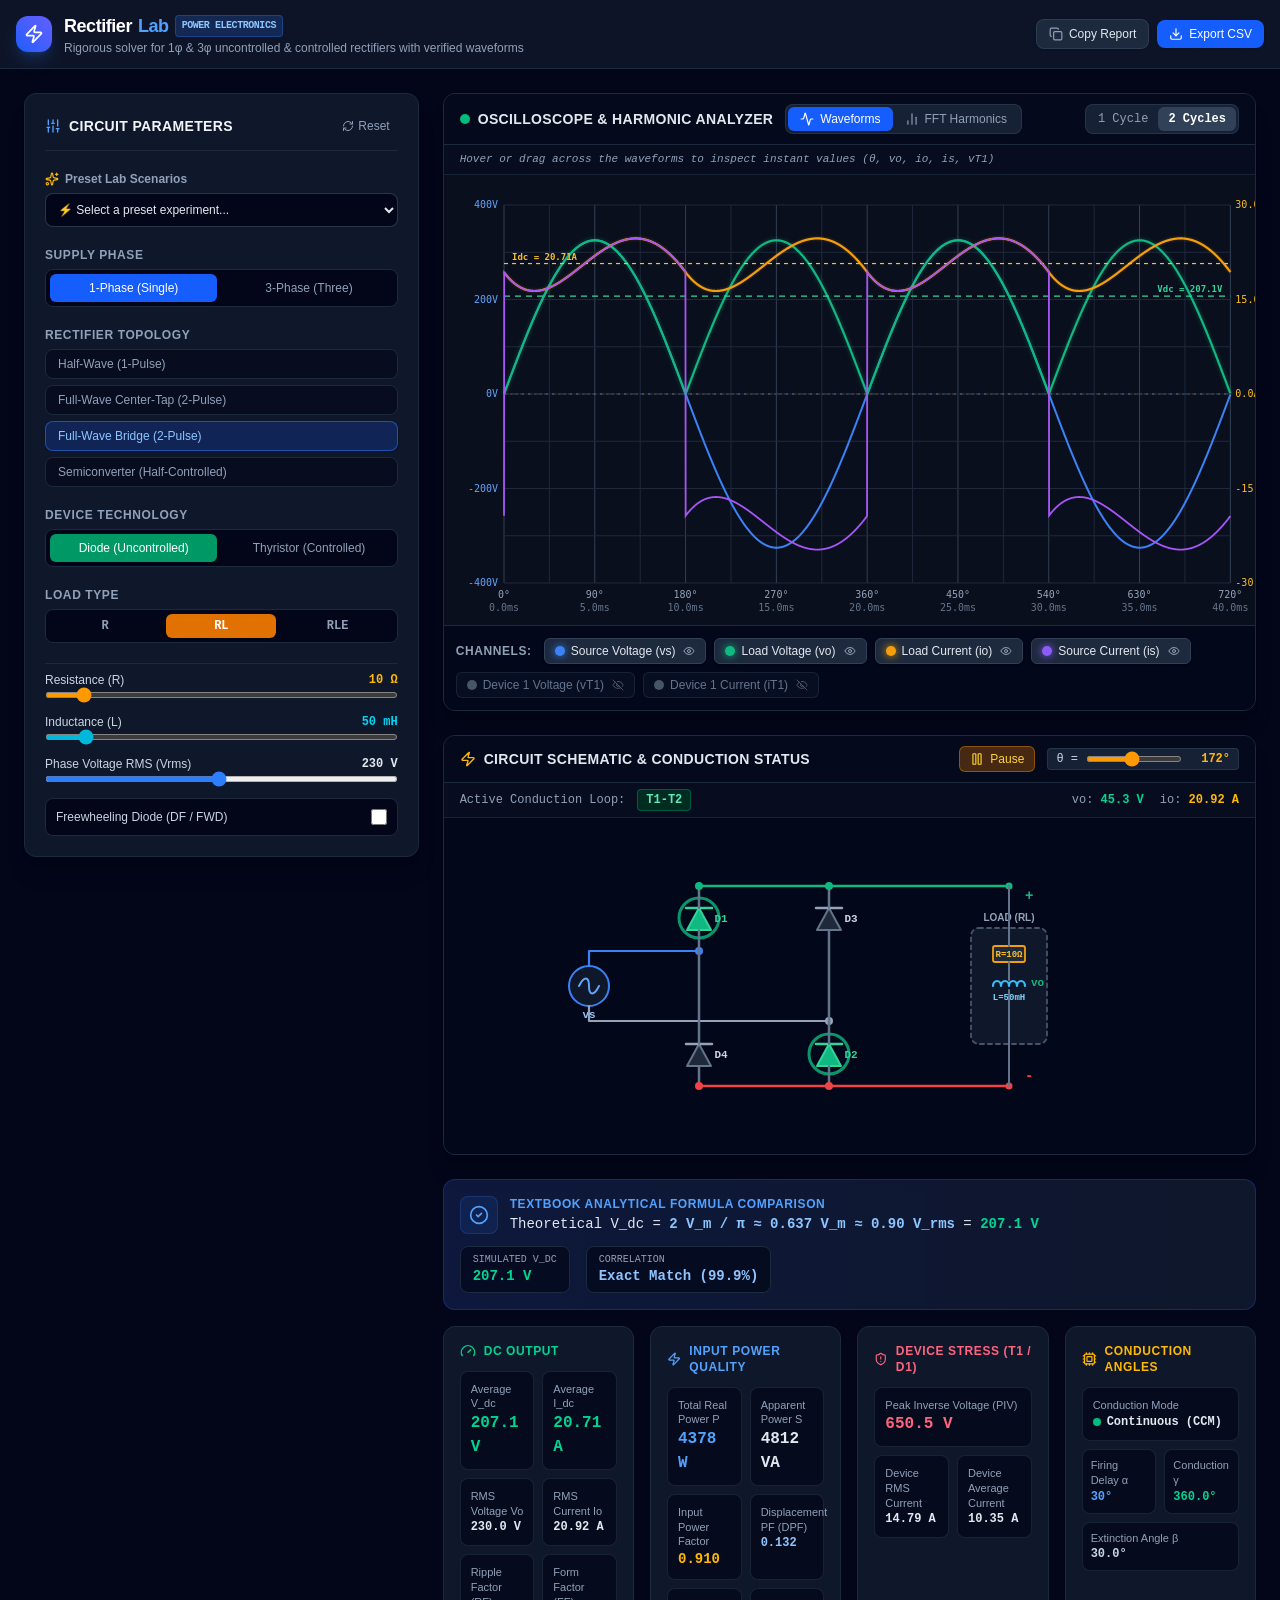
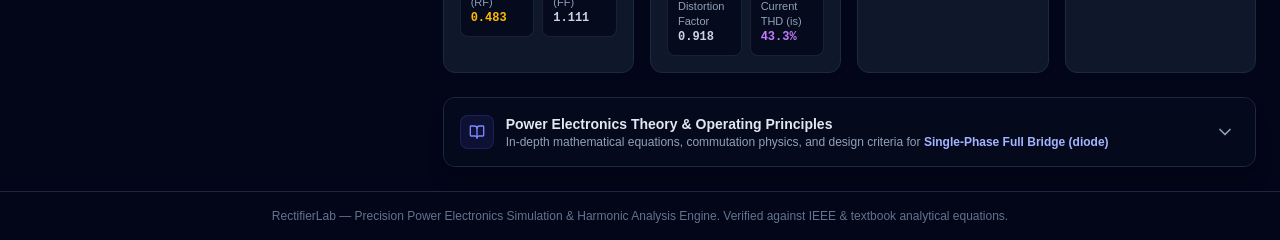
==== index.html @ 42e335d1 "Deploy" ====
<!doctype html>
<html lang="en">
  <head>
    <meta charset="UTF-8" />
    <meta name="viewport" content="width=device-width, initial-scale=1.0" />
    <title>RectifierLab - Power Electronics Simulator & Waveform Analyzer</title>
    <meta name="description" content="Interactive power electronics laboratory for 1-phase and 3-phase diode and thyristor rectifiers with rigorous numerical modeling, harmonic analysis, and synchronized oscillograms." />
    <meta property="og:title" content="RectifierLab - Power Electronics Simulator & Waveform Analyzer" />
    <meta property="og:description" content="Interactive power electronics laboratory for 1-phase and 3-phase diode and thyristor rectifiers with rigorous numerical modeling, harmonic analysis, and synchronized oscillograms." />
    <meta property="og:type" content="website" />
    <meta name="twitter:card" content="summary_large_image" />
    <script type="module" crossorigin src="./assets/index-CXriALYq.js"></script>
    <link rel="stylesheet" crossorigin href="./assets/index-CgeenKzm.css">
  </head>
  <body>
    <div id="root"></div>
  </body>
</html>
---- assets/index-CgeenKzm.css ----
/*! tailwindcss v4.3.3 | MIT License | https://tailwindcss.com */
@layer properties{@supports (((-webkit-hyphens:none)) and (not (margin-trim:inline))) or ((-moz-orient:inline) and (not (color:rgb(from red r g b)))){*,:before,:after,::backdrop{--tw-rotate-x:initial;--tw-rotate-y:initial;--tw-rotate-z:initial;--tw-skew-x:initial;--tw-skew-y:initial;--tw-space-y-reverse:0;--tw-divide-y-reverse:0;--tw-border-style:solid;--tw-gradient-position:initial;--tw-gradient-from:#0000;--tw-gradient-via:#0000;--tw-gradient-to:#0000;--tw-gradient-stops:initial;--tw-gradient-via-stops:initial;--tw-gradient-from-position:0%;--tw-gradient-via-position:50%;--tw-gradient-to-position:100%;--tw-leading:initial;--tw-font-weight:initial;--tw-tracking:initial;--tw-shadow:0 0 #0000;--tw-shadow-color:initial;--tw-shadow-alpha:100%;--tw-inset-shadow:0 0 #0000;--tw-inset-shadow-color:initial;--tw-inset-shadow-alpha:100%;--tw-ring-color:initial;--tw-ring-shadow:0 0 #0000;--tw-inset-ring-color:initial;--tw-inset-ring-shadow:0 0 #0000;--tw-ring-inset:initial;--tw-ring-offset-width:0px;--tw-ring-offset-color:#fff;--tw-ring-offset-shadow:0 0 #0000;--tw-blur:initial;--tw-brightness:initial;--tw-contrast:initial;--tw-grayscale:initial;--tw-hue-rotate:initial;--tw-invert:initial;--tw-opacity:initial;--tw-saturate:initial;--tw-sepia:initial;--tw-drop-shadow:initial;--tw-drop-shadow-color:initial;--tw-drop-shadow-alpha:100%;--tw-drop-shadow-size:initial;--tw-backdrop-blur:initial;--tw-backdrop-brightness:initial;--tw-backdrop-contrast:initial;--tw-backdrop-grayscale:initial;--tw-backdrop-hue-rotate:initial;--tw-backdrop-invert:initial;--tw-backdrop-opacity:initial;--tw-backdrop-saturate:initial;--tw-backdrop-sepia:initial}}}@layer theme{:root,:host{--font-sans:-apple-system, BlinkMacSystemFont, "Segoe UI", Roboto, "Helvetica Neue", "Noto Sans", Arial, sans-serif, "Apple Color Emoji", "Segoe UI Emoji", "Segoe UI Symbol", "Noto Color Emoji";--font-mono:ui-monospace, SFMono-Regular, Menlo, Monaco, Consolas, "Liberation Mono", "Courier New", monospace;--color-red-300:oklch(80.8% .114 19.571);--color-red-400:oklch(70.4% .191 22.216);--color-red-500:oklch(63.7% .237 25.331);--color-red-900:oklch(39.6% .141 25.723);--color-red-950:oklch(25.8% .092 26.042);--color-amber-300:oklch(87.9% .169 91.605);--color-amber-400:oklch(82.8% .189 84.429);--color-amber-500:oklch(76.9% .188 70.08);--color-amber-600:oklch(66.6% .179 58.318);--color-amber-800:oklch(47.3% .137 46.201);--color-amber-950:oklch(27.9% .077 45.635);--color-lime-400:oklch(84.1% .238 128.85);--color-emerald-300:oklch(84.5% .143 164.978);--color-emerald-400:oklch(76.5% .177 163.223);--color-emerald-500:oklch(69.6% .17 162.48);--color-emerald-600:oklch(59.6% .145 163.225);--color-emerald-700:oklch(50.8% .118 165.612);--color-emerald-950:oklch(26.2% .051 172.552);--color-cyan-400:oklch(78.9% .154 211.53);--color-cyan-500:oklch(71.5% .143 215.221);--color-blue-300:oklch(80.9% .105 251.813);--color-blue-400:oklch(70.7% .165 254.624);--color-blue-500:oklch(62.3% .214 259.815);--color-blue-600:oklch(54.6% .245 262.881);--color-blue-800:oklch(42.4% .199 265.638);--color-blue-900:oklch(37.9% .146 265.522);--color-blue-950:oklch(28.2% .091 267.935);--color-indigo-300:oklch(78.5% .115 274.713);--color-indigo-400:oklch(67.3% .182 276.935);--color-indigo-500:oklch(58.5% .233 277.117);--color-purple-300:oklch(82.7% .119 306.383);--color-purple-400:oklch(71.4% .203 305.504);--color-purple-500:oklch(62.7% .265 303.9);--color-purple-600:oklch(55.8% .288 302.321);--color-purple-800:oklch(43.8% .218 303.724);--color-purple-950:oklch(29.1% .149 302.717);--color-rose-400:oklch(71.2% .194 13.428);--color-slate-100:oklch(96.8% .007 247.896);--color-slate-200:oklch(92.9% .013 255.508);--color-slate-300:oklch(86.9% .022 252.894);--color-slate-400:oklch(70.4% .04 256.788);--color-slate-500:oklch(55.4% .046 257.417);--color-slate-600:oklch(44.6% .043 257.281);--color-slate-700:oklch(37.2% .044 257.287);--color-slate-800:oklch(27.9% .041 260.031);--color-slate-900:oklch(20.8% .042 265.755);--color-slate-950:oklch(12.9% .042 264.695);--color-white:#fff;--spacing:.25rem;--container-7xl:80rem;--text-xs:.75rem;--text-xs--line-height:calc(1 / .75);--text-sm:.875rem;--text-sm--line-height:calc(1.25 / .875);--text-base:1rem;--text-base--line-height:calc(1.5 / 1);--text-lg:1.125rem;--text-lg--line-height:calc(1.75 / 1.125);--font-weight-medium:500;--font-weight-semibold:600;--font-weight-bold:700;--tracking-tight:-.025em;--tracking-wide:.025em;--tracking-wider:.05em;--leading-relaxed:1.625;--radius-md:.375rem;--radius-lg:.5rem;--radius-xl:.75rem;--animate-pulse:pulse 2s cubic-bezier(.4, 0, .6, 1) infinite;--blur-md:12px;--default-transition-duration:.15s;--default-transition-timing-function:cubic-bezier(.4, 0, .2, 1);--default-font-family:var(--font-sans);--default-mono-font-family:var(--font-mono)}}@layer base{*,:after,:before,::backdrop{box-sizing:border-box;border:0 solid;margin:0;padding:0}::file-selector-button{box-sizing:border-box;border:0 solid;margin:0;padding:0}html,:host{-webkit-text-size-adjust:100%;tab-size:4;line-height:1.5;font-family:var(--default-font-family,-apple-system, BlinkMacSystemFont, "Segoe UI", Roboto, "Helvetica Neue", "Noto Sans", Arial, sans-serif, "Apple Color Emoji", "Segoe UI Emoji", "Segoe UI Symbol", "Noto Color Emoji");font-feature-settings:var(--default-font-feature-settings,normal);font-variation-settings:var(--default-font-variation-settings,normal);-webkit-tap-highlight-color:transparent}hr{height:0;color:inherit;border-top-width:1px}abbr:where([title]){-webkit-text-decoration:underline dotted;text-decoration:underline dotted}h1,h2,h3,h4,h5,h6{font-size:inherit;font-weight:inherit}a{color:inherit;-webkit-text-decoration:inherit;-webkit-text-decoration:inherit;-webkit-text-decoration:inherit;-webkit-text-decoration:inherit;text-decoration:inherit}b,strong{font-weight:bolder}code,kbd,samp,pre{font-family:var(--default-mono-font-family,ui-monospace, SFMono-Regular, Menlo, Monaco, Consolas, "Liberation Mono", "Courier New", monospace);font-feature-settings:var(--default-mono-font-feature-settings,normal);font-variation-settings:var(--default-mono-font-variation-settings,normal);font-size:1em}small{font-size:80%}sub,sup{vertical-align:baseline;font-size:75%;line-height:0;position:relative}sub{bottom:-.25em}sup{top:-.5em}table{text-indent:0;border-color:inherit;border-collapse:collapse}:-moz-focusring:where(:not(iframe)){outline:auto}progress{vertical-align:baseline}summary{display:list-item}ol,ul,menu{list-style:none}img,svg,video,canvas,audio,iframe,embed,object{vertical-align:middle;display:block}img,video{max-width:100%;height:auto}button,input,select,optgroup,textarea{font:inherit;font-feature-settings:inherit;font-variation-settings:inherit;letter-spacing:inherit;color:inherit;opacity:1;background-color:#0000;border-radius:0}::file-selector-button{font:inherit;font-feature-settings:inherit;font-variation-settings:inherit;letter-spacing:inherit;color:inherit;opacity:1;background-color:#0000;border-radius:0}:where(select:is([multiple],[size])) optgroup{font-weight:bolder}:where(select:is([multiple],[size])) optgroup option{padding-inline-start:20px}::file-selector-button{margin-inline-end:4px}::placeholder{opacity:1}@supports (not ((-webkit-appearance:-apple-pay-button))) or (contain-intrinsic-size:1px){::placeholder{color:currentColor}@supports (color:color-mix(in lab, red, red)){::placeholder{color:color-mix(in oklab, currentcolor 50%, transparent)}}}textarea{resize:vertical}::-webkit-search-decoration{-webkit-appearance:none}::-webkit-date-and-time-value{min-height:1lh;text-align:inherit}::-webkit-datetime-edit{display:inline-flex}::-webkit-datetime-edit-fields-wrapper{padding:0}::-webkit-datetime-edit{padding-block:0}::-webkit-datetime-edit-year-field{padding-block:0}::-webkit-datetime-edit-month-field{padding-block:0}::-webkit-datetime-edit-day-field{padding-block:0}::-webkit-datetime-edit-hour-field{padding-block:0}::-webkit-datetime-edit-minute-field{padding-block:0}::-webkit-datetime-edit-second-field{padding-block:0}::-webkit-datetime-edit-millisecond-field{padding-block:0}::-webkit-datetime-edit-meridiem-field{padding-block:0}::-webkit-calendar-picker-indicator{line-height:1}:-moz-ui-invalid{box-shadow:none}button,input:where([type=button],[type=reset],[type=submit]){appearance:button}::file-selector-button{appearance:button}::-webkit-inner-spin-button{height:auto}::-webkit-outer-spin-button{height:auto}[hidden]:where(:not([hidden=until-found])){display:none!important}}@layer components;@layer utilities{.visible{visibility:visible}.relative{position:relative}.sticky{position:sticky}.top-0{top:0}.z-30{z-index:30}.col-span-2{grid-column:span 2/span 2}.mx-auto{margin-inline:auto}.mt-0\.5{margin-top:calc(var(--spacing) * .5)}.mt-1{margin-top:var(--spacing)}.mt-2{margin-top:calc(var(--spacing) * 2)}.mt-4{margin-top:calc(var(--spacing) * 4)}.mr-1{margin-right:var(--spacing)}.mb-1{margin-bottom:var(--spacing)}.mb-2{margin-bottom:calc(var(--spacing) * 2)}.ml-0\.5{margin-left:calc(var(--spacing) * .5)}.ml-2{margin-left:calc(var(--spacing) * 2)}.block{display:block}.flex{display:flex}.grid{display:grid}.inline-block{display:inline-block}.h-1\.5{height:calc(var(--spacing) * 1.5)}.h-2{height:calc(var(--spacing) * 2)}.h-2\.5{height:calc(var(--spacing) * 2.5)}.h-3{height:calc(var(--spacing) * 3)}.h-3\.5{height:calc(var(--spacing) * 3.5)}.h-4{height:calc(var(--spacing) * 4)}.h-5{height:calc(var(--spacing) * 5)}.h-9{height:calc(var(--spacing) * 9)}.h-\[280px\]{height:280px}.h-\[450px\]{height:450px}.h-auto{height:auto}.h-full{height:100%}.max-h-\[160px\]{max-height:160px}.min-h-\[300px\]{min-height:300px}.min-h-screen{min-height:100vh}.w-2{width:calc(var(--spacing) * 2)}.w-2\.5{width:calc(var(--spacing) * 2.5)}.w-3{width:calc(var(--spacing) * 3)}.w-3\.5{width:calc(var(--spacing) * 3.5)}.w-4{width:calc(var(--spacing) * 4)}.w-5{width:calc(var(--spacing) * 5)}.w-9{width:calc(var(--spacing) * 9)}.w-10{width:calc(var(--spacing) * 10)}.w-24{width:calc(var(--spacing) * 24)}.w-full{width:100%}.max-w-7xl{max-width:var(--container-7xl)}.max-w-\[640px\]{max-width:640px}.flex-1{flex:1}.transform{transform:var(--tw-rotate-x,) var(--tw-rotate-y,) var(--tw-rotate-z,) var(--tw-skew-x,) var(--tw-skew-y,)}.animate-pulse{animation:var(--animate-pulse)}.cursor-crosshair{cursor:crosshair}.cursor-pointer{cursor:pointer}.list-inside{list-style-position:inside}.list-disc{list-style-type:disc}.grid-cols-1{grid-template-columns:repeat(1,minmax(0,1fr))}.grid-cols-2{grid-template-columns:repeat(2,minmax(0,1fr))}.grid-cols-3{grid-template-columns:repeat(3,minmax(0,1fr))}.flex-col{flex-direction:column}.flex-wrap{flex-wrap:wrap}.items-center{align-items:center}.items-end{align-items:flex-end}.justify-between{justify-content:space-between}.justify-center{justify-content:center}.justify-end{justify-content:flex-end}.gap-1{gap:var(--spacing)}.gap-1\.5{gap:calc(var(--spacing) * 1.5)}.gap-2{gap:calc(var(--spacing) * 2)}.gap-3{gap:calc(var(--spacing) * 3)}.gap-4{gap:calc(var(--spacing) * 4)}.gap-5{gap:calc(var(--spacing) * 5)}.gap-6{gap:calc(var(--spacing) * 6)}:where(.space-y-1>:not(:last-child)){--tw-space-y-reverse:0;margin-block-start:calc(var(--spacing) * var(--tw-space-y-reverse));margin-block-end:calc(var(--spacing) * calc(1 - var(--tw-space-y-reverse)))}:where(.space-y-1\.5>:not(:last-child)){--tw-space-y-reverse:0;margin-block-start:calc(calc(var(--spacing) * 1.5) * var(--tw-space-y-reverse));margin-block-end:calc(calc(var(--spacing) * 1.5) * calc(1 - var(--tw-space-y-reverse)))}:where(.divide-y>:not(:last-child)){--tw-divide-y-reverse:0;border-bottom-style:var(--tw-border-style);border-top-style:var(--tw-border-style);border-top-width:calc(1px * var(--tw-divide-y-reverse));border-bottom-width:calc(1px * calc(1 - var(--tw-divide-y-reverse)))}:where(.divide-slate-800\/60>:not(:last-child)){border-color:#1d293d99}@supports (color:color-mix(in lab, red, red)){:where(.divide-slate-800\/60>:not(:last-child)){border-color:color-mix(in oklab, var(--color-slate-800) 60%, transparent)}}.overflow-hidden{overflow:hidden}.overflow-x-auto{overflow-x:auto}.rounded{border-radius:.25rem}.rounded-full{border-radius:2147483647px}.rounded-lg{border-radius:var(--radius-lg)}.rounded-md{border-radius:var(--radius-md)}.rounded-xl{border-radius:var(--radius-xl)}.rounded-t{border-top-left-radius:.25rem;border-top-right-radius:.25rem}.border{border-style:var(--tw-border-style);border-width:1px}.border-t{border-top-style:var(--tw-border-style);border-top-width:1px}.border-b{border-bottom-style:var(--tw-border-style);border-bottom-width:1px}.border-amber-500\/40{border-color:#f99c0066}@supports (color:color-mix(in lab, red, red)){.border-amber-500\/40{border-color:color-mix(in oklab, var(--color-amber-500) 40%, transparent)}}.border-amber-800\/40{border-color:#953d0066}@supports (color:color-mix(in lab, red, red)){.border-amber-800\/40{border-color:color-mix(in oklab, var(--color-amber-800) 40%, transparent)}}.border-blue-500\/20{border-color:#3080ff33}@supports (color:color-mix(in lab, red, red)){.border-blue-500\/20{border-color:color-mix(in oklab, var(--color-blue-500) 20%, transparent)}}.border-blue-500\/30{border-color:#3080ff4d}@supports (color:color-mix(in lab, red, red)){.border-blue-500\/30{border-color:color-mix(in oklab, var(--color-blue-500) 30%, transparent)}}.border-blue-500\/50{border-color:#3080ff80}@supports (color:color-mix(in lab, red, red)){.border-blue-500\/50{border-color:color-mix(in oklab, var(--color-blue-500) 50%, transparent)}}.border-blue-800\/50{border-color:#193cb880}@supports (color:color-mix(in lab, red, red)){.border-blue-800\/50{border-color:color-mix(in oklab, var(--color-blue-800) 50%, transparent)}}.border-blue-900\/40{border-color:#1c398e66}@supports (color:color-mix(in lab, red, red)){.border-blue-900\/40{border-color:color-mix(in oklab, var(--color-blue-900) 40%, transparent)}}.border-blue-900\/60{border-color:#1c398e99}@supports (color:color-mix(in lab, red, red)){.border-blue-900\/60{border-color:color-mix(in oklab, var(--color-blue-900) 60%, transparent)}}.border-emerald-700\/60{border-color:#00795699}@supports (color:color-mix(in lab, red, red)){.border-emerald-700\/60{border-color:color-mix(in oklab, var(--color-emerald-700) 60%, transparent)}}.border-indigo-500\/20{border-color:#625fff33}@supports (color:color-mix(in lab, red, red)){.border-indigo-500\/20{border-color:color-mix(in oklab, var(--color-indigo-500) 20%, transparent)}}.border-purple-800\/50{border-color:#6e11b080}@supports (color:color-mix(in lab, red, red)){.border-purple-800\/50{border-color:color-mix(in oklab, var(--color-purple-800) 50%, transparent)}}.border-red-900\/40{border-color:#82181a66}@supports (color:color-mix(in lab, red, red)){.border-red-900\/40{border-color:color-mix(in oklab, var(--color-red-900) 40%, transparent)}}.border-slate-700{border-color:var(--color-slate-700)}.border-slate-700\/60{border-color:#31415899}@supports (color:color-mix(in lab, red, red)){.border-slate-700\/60{border-color:color-mix(in oklab, var(--color-slate-700) 60%, transparent)}}.border-slate-700\/80{border-color:#314158cc}@supports (color:color-mix(in lab, red, red)){.border-slate-700\/80{border-color:color-mix(in oklab, var(--color-slate-700) 80%, transparent)}}.border-slate-800{border-color:var(--color-slate-800)}.border-slate-800\/80{border-color:#1d293dcc}@supports (color:color-mix(in lab, red, red)){.border-slate-800\/80{border-color:color-mix(in oklab, var(--color-slate-800) 80%, transparent)}}.bg-amber-500{background-color:var(--color-amber-500)}.bg-amber-600{background-color:var(--color-amber-600)}.bg-amber-600\/30{background-color:#dd74004d}@supports (color:color-mix(in lab, red, red)){.bg-amber-600\/30{background-color:color-mix(in oklab, var(--color-amber-600) 30%, transparent)}}.bg-amber-950\/40{background-color:#46190166}@supports (color:color-mix(in lab, red, red)){.bg-amber-950\/40{background-color:color-mix(in oklab, var(--color-amber-950) 40%, transparent)}}.bg-blue-500{background-color:var(--color-blue-500)}.bg-blue-500\/10{background-color:#3080ff1a}@supports (color:color-mix(in lab, red, red)){.bg-blue-500\/10{background-color:color-mix(in oklab, var(--color-blue-500) 10%, transparent)}}.bg-blue-500\/20{background-color:#3080ff33}@supports (color:color-mix(in lab, red, red)){.bg-blue-500\/20{background-color:color-mix(in oklab, var(--color-blue-500) 20%, transparent)}}.bg-blue-600{background-color:var(--color-blue-600)}.bg-blue-600\/20{background-color:#155dfc33}@supports (color:color-mix(in lab, red, red)){.bg-blue-600\/20{background-color:color-mix(in oklab, var(--color-blue-600) 20%, transparent)}}.bg-blue-950\/20{background-color:#16245633}@supports (color:color-mix(in lab, red, red)){.bg-blue-950\/20{background-color:color-mix(in oklab, var(--color-blue-950) 20%, transparent)}}.bg-blue-950\/60{background-color:#16245699}@supports (color:color-mix(in lab, red, red)){.bg-blue-950\/60{background-color:color-mix(in oklab, var(--color-blue-950) 60%, transparent)}}.bg-emerald-500{background-color:var(--color-emerald-500)}.bg-emerald-600{background-color:var(--color-emerald-600)}.bg-emerald-950{background-color:var(--color-emerald-950)}.bg-indigo-500\/10{background-color:#625fff1a}@supports (color:color-mix(in lab, red, red)){.bg-indigo-500\/10{background-color:color-mix(in oklab, var(--color-indigo-500) 10%, transparent)}}.bg-indigo-500\/80{background-color:#625fffcc}@supports (color:color-mix(in lab, red, red)){.bg-indigo-500\/80{background-color:color-mix(in oklab, var(--color-indigo-500) 80%, transparent)}}.bg-purple-500{background-color:var(--color-purple-500)}.bg-purple-600{background-color:var(--color-purple-600)}.bg-purple-950\/60{background-color:#3c036699}@supports (color:color-mix(in lab, red, red)){.bg-purple-950\/60{background-color:color-mix(in oklab, var(--color-purple-950) 60%, transparent)}}.bg-red-950\/20{background-color:#46080933}@supports (color:color-mix(in lab, red, red)){.bg-red-950\/20{background-color:color-mix(in oklab, var(--color-red-950) 20%, transparent)}}.bg-slate-700{background-color:var(--color-slate-700)}.bg-slate-800{background-color:var(--color-slate-800)}.bg-slate-800\/80{background-color:#1d293dcc}@supports (color:color-mix(in lab, red, red)){.bg-slate-800\/80{background-color:color-mix(in oklab, var(--color-slate-800) 80%, transparent)}}.bg-slate-900{background-color:var(--color-slate-900)}.bg-slate-900\/50{background-color:#0f172b80}@supports (color:color-mix(in lab, red, red)){.bg-slate-900\/50{background-color:color-mix(in oklab, var(--color-slate-900) 50%, transparent)}}.bg-slate-900\/90{background-color:#0f172be6}@supports (color:color-mix(in lab, red, red)){.bg-slate-900\/90{background-color:color-mix(in oklab, var(--color-slate-900) 90%, transparent)}}.bg-slate-950{background-color:var(--color-slate-950)}.bg-slate-950\/60{background-color:#02061899}@supports (color:color-mix(in lab, red, red)){.bg-slate-950\/60{background-color:color-mix(in oklab, var(--color-slate-950) 60%, transparent)}}.bg-slate-950\/70{background-color:#020618b3}@supports (color:color-mix(in lab, red, red)){.bg-slate-950\/70{background-color:color-mix(in oklab, var(--color-slate-950) 70%, transparent)}}.bg-slate-950\/80{background-color:#020618cc}@supports (color:color-mix(in lab, red, red)){.bg-slate-950\/80{background-color:color-mix(in oklab, var(--color-slate-950) 80%, transparent)}}.bg-slate-950\/90{background-color:#020618e6}@supports (color:color-mix(in lab, red, red)){.bg-slate-950\/90{background-color:color-mix(in oklab, var(--color-slate-950) 90%, transparent)}}.bg-gradient-to-r{--tw-gradient-position:to right in oklab;background-image:linear-gradient(var(--tw-gradient-stops))}.bg-gradient-to-tr{--tw-gradient-position:to top right in oklab;background-image:linear-gradient(var(--tw-gradient-stops))}.from-blue-600{--tw-gradient-from:var(--color-blue-600);--tw-gradient-stops:var(--tw-gradient-via-stops,var(--tw-gradient-position), var(--tw-gradient-from) var(--tw-gradient-from-position), var(--tw-gradient-to) var(--tw-gradient-to-position))}.from-blue-950\/60{--tw-gradient-from:#16245699}@supports (color:color-mix(in lab, red, red)){.from-blue-950\/60{--tw-gradient-from:color-mix(in oklab, var(--color-blue-950) 60%, transparent)}}.from-blue-950\/60{--tw-gradient-stops:var(--tw-gradient-via-stops,var(--tw-gradient-position), var(--tw-gradient-from) var(--tw-gradient-from-position), var(--tw-gradient-to) var(--tw-gradient-to-position))}.to-indigo-500{--tw-gradient-to:var(--color-indigo-500);--tw-gradient-stops:var(--tw-gradient-via-stops,var(--tw-gradient-position), var(--tw-gradient-from) var(--tw-gradient-from-position), var(--tw-gradient-to) var(--tw-gradient-to-position))}.to-slate-900{--tw-gradient-to:var(--color-slate-900);--tw-gradient-stops:var(--tw-gradient-via-stops,var(--tw-gradient-position), var(--tw-gradient-from) var(--tw-gradient-from-position), var(--tw-gradient-to) var(--tw-gradient-to-position))}.p-0\.5{padding:calc(var(--spacing) * .5)}.p-1{padding:var(--spacing)}.p-2{padding:calc(var(--spacing) * 2)}.p-2\.5{padding:calc(var(--spacing) * 2.5)}.p-3{padding:calc(var(--spacing) * 3)}.p-4{padding:calc(var(--spacing) * 4)}.p-5{padding:calc(var(--spacing) * 5)}.px-1\.5{padding-inline:calc(var(--spacing) * 1.5)}.px-2{padding-inline:calc(var(--spacing) * 2)}.px-2\.5{padding-inline:calc(var(--spacing) * 2.5)}.px-3{padding-inline:calc(var(--spacing) * 3)}.px-4{padding-inline:calc(var(--spacing) * 4)}.py-0\.5{padding-block:calc(var(--spacing) * .5)}.py-1{padding-block:var(--spacing)}.py-1\.5{padding-block:calc(var(--spacing) * 1.5)}.py-2\.5{padding-block:calc(var(--spacing) * 2.5)}.py-3{padding-block:calc(var(--spacing) * 3)}.py-4{padding-block:calc(var(--spacing) * 4)}.pt-2{padding-top:calc(var(--spacing) * 2)}.pt-6{padding-top:calc(var(--spacing) * 6)}.pb-2{padding-bottom:calc(var(--spacing) * 2)}.pb-3{padding-bottom:calc(var(--spacing) * 3)}.text-center{text-align:center}.text-left{text-align:left}.text-right{text-align:right}.font-mono{font-family:var(--font-mono)}.font-sans{font-family:var(--font-sans)}.text-base{font-size:var(--text-base);line-height:var(--tw-leading,var(--text-base--line-height))}.text-lg{font-size:var(--text-lg);line-height:var(--tw-leading,var(--text-lg--line-height))}.text-sm{font-size:var(--text-sm);line-height:var(--tw-leading,var(--text-sm--line-height))}.text-xs{font-size:var(--text-xs);line-height:var(--tw-leading,var(--text-xs--line-height))}.text-\[9px\]{font-size:9px}.text-\[10px\]{font-size:10px}.text-\[11px\]{font-size:11px}.leading-relaxed{--tw-leading:var(--leading-relaxed);line-height:var(--leading-relaxed)}.font-bold{--tw-font-weight:var(--font-weight-bold);font-weight:var(--font-weight-bold)}.font-medium{--tw-font-weight:var(--font-weight-medium);font-weight:var(--font-weight-medium)}.font-semibold{--tw-font-weight:var(--font-weight-semibold);font-weight:var(--font-weight-semibold)}.tracking-tight{--tw-tracking:var(--tracking-tight);letter-spacing:var(--tracking-tight)}.tracking-wide{--tw-tracking:var(--tracking-wide);letter-spacing:var(--tracking-wide)}.tracking-wider{--tw-tracking:var(--tracking-wider);letter-spacing:var(--tracking-wider)}.text-amber-300{color:var(--color-amber-300)}.text-amber-400{color:var(--color-amber-400)}.text-blue-300{color:var(--color-blue-300)}.text-blue-400{color:var(--color-blue-400)}.text-cyan-400{color:var(--color-cyan-400)}.text-emerald-300{color:var(--color-emerald-300)}.text-emerald-400{color:var(--color-emerald-400)}.text-indigo-300{color:var(--color-indigo-300)}.text-indigo-400{color:var(--color-indigo-400)}.text-lime-400{color:var(--color-lime-400)}.text-purple-300{color:var(--color-purple-300)}.text-purple-400{color:var(--color-purple-400)}.text-red-300{color:var(--color-red-300)}.text-red-400{color:var(--color-red-400)}.text-rose-400{color:var(--color-rose-400)}.text-slate-100{color:var(--color-slate-100)}.text-slate-200{color:var(--color-slate-200)}.text-slate-300{color:var(--color-slate-300)}.text-slate-400{color:var(--color-slate-400)}.text-slate-500{color:var(--color-slate-500)}.text-slate-600{color:var(--color-slate-600)}.text-white{color:var(--color-white)}.uppercase{text-transform:uppercase}.italic{font-style:italic}.accent-amber-500{accent-color:var(--color-amber-500)}.accent-blue-500{accent-color:var(--color-blue-500)}.accent-cyan-500{accent-color:var(--color-cyan-500)}.accent-emerald-500{accent-color:var(--color-emerald-500)}.accent-red-500{accent-color:var(--color-red-500)}.opacity-0{opacity:0}.shadow-lg{--tw-shadow:0 10px 15px -3px var(--tw-shadow-color,#0000001a), 0 4px 6px -4px var(--tw-shadow-color,#0000001a);box-shadow:var(--tw-inset-shadow), var(--tw-inset-ring-shadow), var(--tw-ring-offset-shadow), var(--tw-ring-shadow), var(--tw-shadow)}.shadow-sm{--tw-shadow:0 1px 3px 0 var(--tw-shadow-color,#0000001a), 0 1px 2px -1px var(--tw-shadow-color,#0000001a);box-shadow:var(--tw-inset-shadow), var(--tw-inset-ring-shadow), var(--tw-ring-offset-shadow), var(--tw-ring-shadow), var(--tw-shadow)}.shadow-xl{--tw-shadow:0 20px 25px -5px var(--tw-shadow-color,#0000001a), 0 8px 10px -6px var(--tw-shadow-color,#0000001a);box-shadow:var(--tw-inset-shadow), var(--tw-inset-ring-shadow), var(--tw-ring-offset-shadow), var(--tw-ring-shadow), var(--tw-shadow)}.shadow-blue-500\/20{--tw-shadow-color:#3080ff33}@supports (color:color-mix(in lab, red, red)){.shadow-blue-500\/20{--tw-shadow-color:color-mix(in oklab, color-mix(in oklab, var(--color-blue-500) 20%, transparent) var(--tw-shadow-alpha), transparent)}}.blur{--tw-blur:blur(8px);filter:var(--tw-blur,) var(--tw-brightness,) var(--tw-contrast,) var(--tw-grayscale,) var(--tw-hue-rotate,) var(--tw-invert,) var(--tw-saturate,) var(--tw-sepia,) var(--tw-drop-shadow,)}.backdrop-blur-md{--tw-backdrop-blur:blur(var(--blur-md));-webkit-backdrop-filter:var(--tw-backdrop-blur,) var(--tw-backdrop-brightness,) var(--tw-backdrop-contrast,) var(--tw-backdrop-grayscale,) var(--tw-backdrop-hue-rotate,) var(--tw-backdrop-invert,) var(--tw-backdrop-opacity,) var(--tw-backdrop-saturate,) var(--tw-backdrop-sepia,);backdrop-filter:var(--tw-backdrop-blur,) var(--tw-backdrop-brightness,) var(--tw-backdrop-contrast,) var(--tw-backdrop-grayscale,) var(--tw-backdrop-hue-rotate,) var(--tw-backdrop-invert,) var(--tw-backdrop-opacity,) var(--tw-backdrop-saturate,) var(--tw-backdrop-sepia,)}.transition{transition-property:color,background-color,border-color,outline-color,text-decoration-color,fill,stroke,--tw-gradient-from,--tw-gradient-via,--tw-gradient-to,opacity,box-shadow,transform,translate,scale,rotate,filter,-webkit-backdrop-filter,backdrop-filter,display,content-visibility,overlay,pointer-events;transition-timing-function:var(--tw-ease,var(--default-transition-timing-function));transition-duration:var(--tw-duration,var(--default-transition-duration))}.transition-all{transition-property:all;transition-timing-function:var(--tw-ease,var(--default-transition-timing-function));transition-duration:var(--tw-duration,var(--default-transition-duration))}.select-none{-webkit-user-select:none;user-select:none}@media (hover:hover){.group-hover\:bg-amber-400:is(:where(.group):hover *){background-color:var(--color-amber-400)}.group-hover\:bg-blue-400:is(:where(.group):hover *){background-color:var(--color-blue-400)}.group-hover\:bg-indigo-400:is(:where(.group):hover *){background-color:var(--color-indigo-400)}.group-hover\:opacity-100:is(:where(.group):hover *){opacity:1}.hover\:border-slate-700:hover{border-color:var(--color-slate-700)}.hover\:bg-blue-500:hover{background-color:var(--color-blue-500)}.hover\:bg-slate-700:hover{background-color:var(--color-slate-700)}.hover\:bg-slate-800:hover{background-color:var(--color-slate-800)}.hover\:bg-slate-900\/40:hover{background-color:#0f172b66}@supports (color:color-mix(in lab, red, red)){.hover\:bg-slate-900\/40:hover{background-color:color-mix(in oklab, var(--color-slate-900) 40%, transparent)}}.hover\:bg-slate-950:hover{background-color:var(--color-slate-950)}.hover\:text-slate-200:hover{color:var(--color-slate-200)}}.focus\:ring-1:focus{--tw-ring-shadow:var(--tw-ring-inset,) 0 0 0 calc(1px + var(--tw-ring-offset-width)) var(--tw-ring-color,currentcolor);box-shadow:var(--tw-inset-shadow), var(--tw-inset-ring-shadow), var(--tw-ring-offset-shadow), var(--tw-ring-shadow), var(--tw-shadow)}.focus\:ring-blue-500:focus{--tw-ring-color:var(--color-blue-500)}.focus\:outline-none:focus{--tw-outline-style:none;outline-style:none}@media (width>=48rem){.md\:grid-cols-2{grid-template-columns:repeat(2,minmax(0,1fr))}.md\:p-6{padding:calc(var(--spacing) * 6)}}@media (width>=64rem){.lg\:col-span-4{grid-column:span 4/span 4}.lg\:col-span-8{grid-column:span 8/span 8}.lg\:grid-cols-4{grid-template-columns:repeat(4,minmax(0,1fr))}.lg\:grid-cols-12{grid-template-columns:repeat(12,minmax(0,1fr))}}}@property --tw-rotate-x{syntax:"*";inherits:false}@property --tw-rotate-y{syntax:"*";inherits:false}@property --tw-rotate-z{syntax:"*";inherits:false}@property --tw-skew-x{syntax:"*";inherits:false}@property --tw-skew-y{syntax:"*";inherits:false}@property --tw-space-y-reverse{syntax:"*";inherits:false;initial-value:0}@property --tw-divide-y-reverse{syntax:"*";inherits:false;initial-value:0}@property --tw-border-style{syntax:"*";inherits:false;initial-value:solid}@property --tw-gradient-position{syntax:"*";inherits:false}@property --tw-gradient-from{syntax:"<color>";inherits:false;initial-value:#0000}@property --tw-gradient-via{syntax:"<color>";inherits:false;initial-value:#0000}@property --tw-gradient-to{syntax:"<color>";inherits:false;initial-value:#0000}@property --tw-gradient-stops{syntax:"*";inherits:false}@property --tw-gradient-via-stops{syntax:"*";inherits:false}@property --tw-gradient-from-position{syntax:"<length-percentage>";inherits:false;initial-value:0%}@property --tw-gradient-via-position{syntax:"<length-percentage>";inherits:false;initial-value:50%}@property --tw-gradient-to-position{syntax:"<length-percentage>";inherits:false;initial-value:100%}@property --tw-leading{syntax:"*";inherits:false}@property --tw-font-weight{syntax:"*";inherits:false}@property --tw-tracking{syntax:"*";inherits:false}@property --tw-shadow{syntax:"*";inherits:false;initial-value:0 0 #0000}@property --tw-shadow-color{syntax:"*";inherits:false}@property --tw-shadow-alpha{syntax:"<percentage>";inherits:false;initial-value:100%}@property --tw-inset-shadow{syntax:"*";inherits:false;initial-value:0 0 #0000}@property --tw-inset-shadow-color{syntax:"*";inherits:false}@property --tw-inset-shadow-alpha{syntax:"<percentage>";inherits:false;initial-value:100%}@property --tw-ring-color{syntax:"*";inherits:false}@property --tw-ring-shadow{syntax:"*";inherits:false;initial-value:0 0 #0000}@property --tw-inset-ring-color{syntax:"*";inherits:false}@property --tw-inset-ring-shadow{syntax:"*";inherits:false;initial-value:0 0 #0000}@property --tw-ring-inset{syntax:"*";inherits:false}@property --tw-ring-offset-width{syntax:"<length>";inherits:false;initial-value:0}@property --tw-ring-offset-color{syntax:"*";inherits:false;initial-value:#fff}@property --tw-ring-offset-shadow{syntax:"*";inherits:false;initial-value:0 0 #0000}@property --tw-blur{syntax:"*";inherits:false}@property --tw-brightness{syntax:"*";inherits:false}@property --tw-contrast{syntax:"*";inherits:false}@property --tw-grayscale{syntax:"*";inherits:false}@property --tw-hue-rotate{syntax:"*";inherits:false}@property --tw-invert{syntax:"*";inherits:false}@property --tw-opacity{syntax:"*";inherits:false}@property --tw-saturate{syntax:"*";inherits:false}@property --tw-sepia{syntax:"*";inherits:false}@property --tw-drop-shadow{syntax:"*";inherits:false}@property --tw-drop-shadow-color{syntax:"*";inherits:false}@property --tw-drop-shadow-alpha{syntax:"<percentage>";inherits:false;initial-value:100%}@property --tw-drop-shadow-size{syntax:"*";inherits:false}@property --tw-backdrop-blur{syntax:"*";inherits:false}@property --tw-backdrop-brightness{syntax:"*";inherits:false}@property --tw-backdrop-contrast{syntax:"*";inherits:false}@property --tw-backdrop-grayscale{syntax:"*";inherits:false}@property --tw-backdrop-hue-rotate{syntax:"*";inherits:false}@property --tw-backdrop-invert{syntax:"*";inherits:false}@property --tw-backdrop-opacity{syntax:"*";inherits:false}@property --tw-backdrop-saturate{syntax:"*";inherits:false}@property --tw-backdrop-sepia{syntax:"*";inherits:false}@keyframes pulse{50%{opacity:.5}}
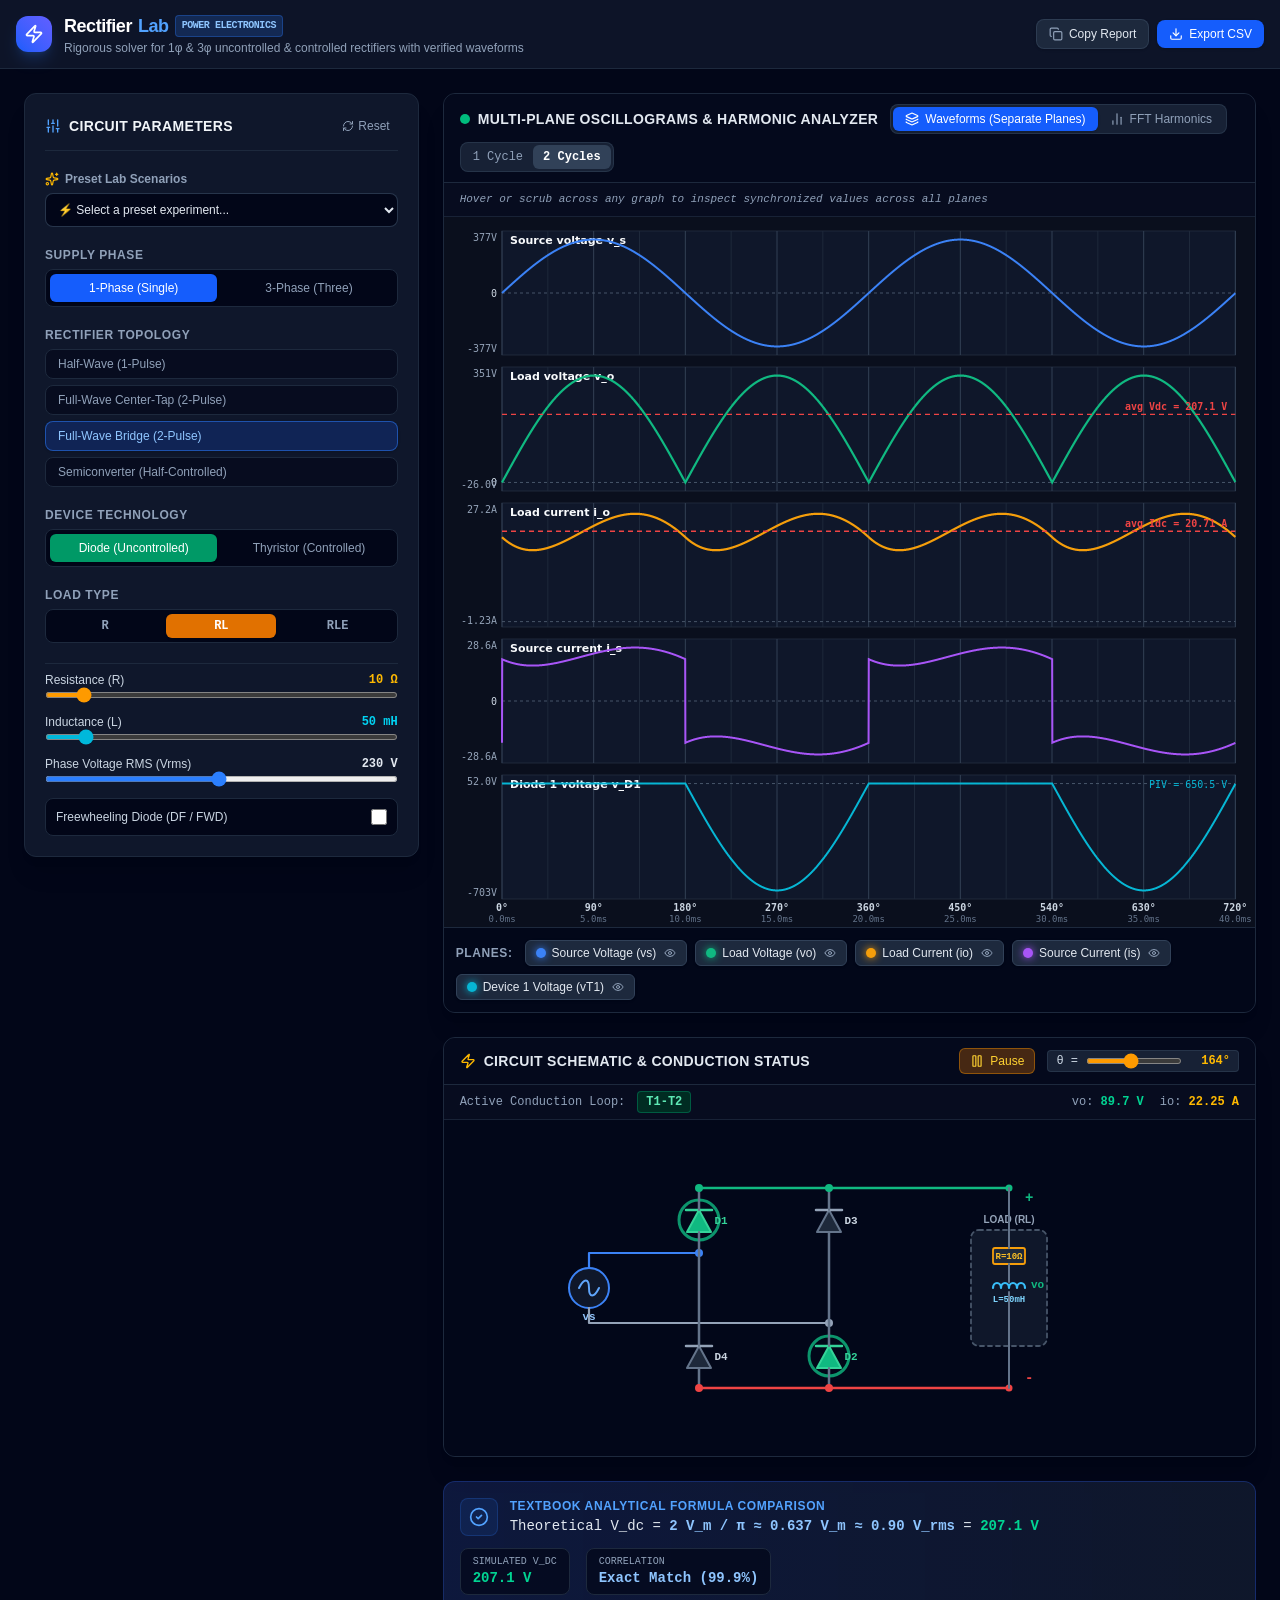
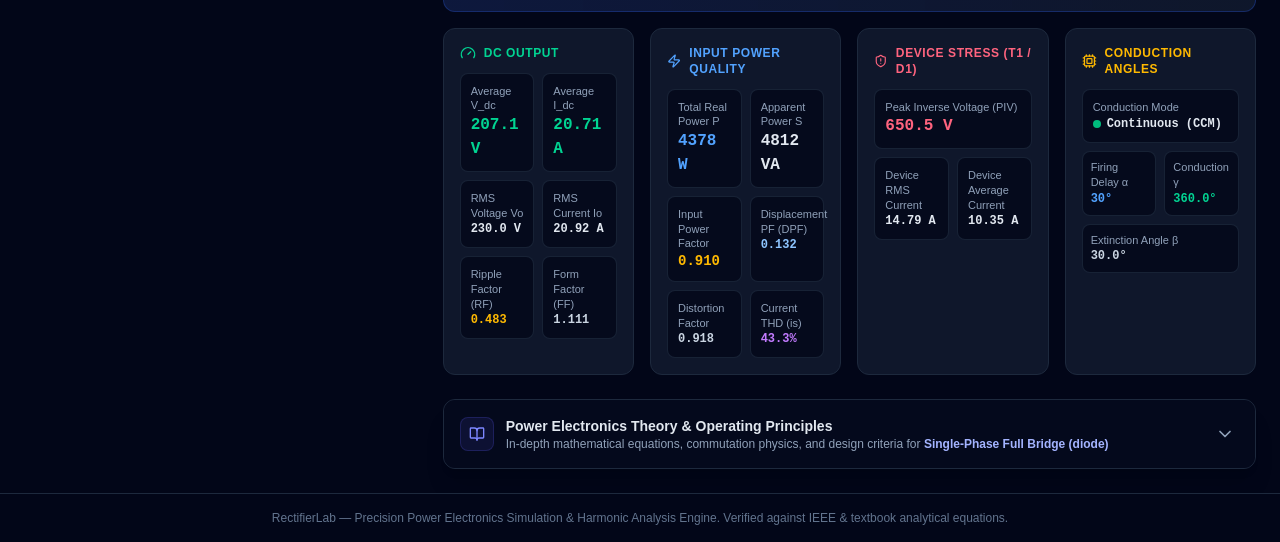
==== commit d085be40: "ok" ====
--- a/index.html
+++ b/index.html
@@ -9,8 +9,8 @@
     <meta property="og:description" content="Interactive power electronics laboratory for 1-phase and 3-phase diode and thyristor rectifiers with rigorous numerical modeling, harmonic analysis, and synchronized oscillograms." />
     <meta property="og:type" content="website" />
     <meta name="twitter:card" content="summary_large_image" />
-    <script type="module" crossorigin src="./assets/index-CXriALYq.js"></script>
-    <link rel="stylesheet" crossorigin href="./assets/index-CgeenKzm.css">
+    <script type="module" crossorigin src="./assets/index-BVB3VcDY.js"></script>
+    <link rel="stylesheet" crossorigin href="./assets/index-B5grEsod.css">
   </head>
   <body>
     <div id="root"></div>
--- a/assets/index-B5grEsod.css
+++ b/assets/index-B5grEsod.css
@@ -0,0 +1,2 @@
+/*! tailwindcss v4.3.3 | MIT License | https://tailwindcss.com */
+@layer properties{@supports (((-webkit-hyphens:none)) and (not (margin-trim:inline))) or ((-moz-orient:inline) and (not (color:rgb(from red r g b)))){*,:before,:after,::backdrop{--tw-rotate-x:initial;--tw-rotate-y:initial;--tw-rotate-z:initial;--tw-skew-x:initial;--tw-skew-y:initial;--tw-space-y-reverse:0;--tw-divide-y-reverse:0;--tw-border-style:solid;--tw-gradient-position:initial;--tw-gradient-from:#0000;--tw-gradient-via:#0000;--tw-gradient-to:#0000;--tw-gradient-stops:initial;--tw-gradient-via-stops:initial;--tw-gradient-from-position:0%;--tw-gradient-via-position:50%;--tw-gradient-to-position:100%;--tw-leading:initial;--tw-font-weight:initial;--tw-tracking:initial;--tw-shadow:0 0 #0000;--tw-shadow-color:initial;--tw-shadow-alpha:100%;--tw-inset-shadow:0 0 #0000;--tw-inset-shadow-color:initial;--tw-inset-shadow-alpha:100%;--tw-ring-color:initial;--tw-ring-shadow:0 0 #0000;--tw-inset-ring-color:initial;--tw-inset-ring-shadow:0 0 #0000;--tw-ring-inset:initial;--tw-ring-offset-width:0px;--tw-ring-offset-color:#fff;--tw-ring-offset-shadow:0 0 #0000;--tw-blur:initial;--tw-brightness:initial;--tw-contrast:initial;--tw-grayscale:initial;--tw-hue-rotate:initial;--tw-invert:initial;--tw-opacity:initial;--tw-saturate:initial;--tw-sepia:initial;--tw-drop-shadow:initial;--tw-drop-shadow-color:initial;--tw-drop-shadow-alpha:100%;--tw-drop-shadow-size:initial;--tw-backdrop-blur:initial;--tw-backdrop-brightness:initial;--tw-backdrop-contrast:initial;--tw-backdrop-grayscale:initial;--tw-backdrop-hue-rotate:initial;--tw-backdrop-invert:initial;--tw-backdrop-opacity:initial;--tw-backdrop-saturate:initial;--tw-backdrop-sepia:initial}}}@layer theme{:root,:host{--font-sans:-apple-system, BlinkMacSystemFont, "Segoe UI", Roboto, "Helvetica Neue", "Noto Sans", Arial, sans-serif, "Apple Color Emoji", "Segoe UI Emoji", "Segoe UI Symbol", "Noto Color Emoji";--font-mono:ui-monospace, SFMono-Regular, Menlo, Monaco, Consolas, "Liberation Mono", "Courier New", monospace;--color-red-300:oklch(80.8% .114 19.571);--color-red-400:oklch(70.4% .191 22.216);--color-red-500:oklch(63.7% .237 25.331);--color-red-900:oklch(39.6% .141 25.723);--color-red-950:oklch(25.8% .092 26.042);--color-amber-300:oklch(87.9% .169 91.605);--color-amber-400:oklch(82.8% .189 84.429);--color-amber-500:oklch(76.9% .188 70.08);--color-amber-600:oklch(66.6% .179 58.318);--color-amber-800:oklch(47.3% .137 46.201);--color-amber-950:oklch(27.9% .077 45.635);--color-lime-400:oklch(84.1% .238 128.85);--color-emerald-300:oklch(84.5% .143 164.978);--color-emerald-400:oklch(76.5% .177 163.223);--color-emerald-500:oklch(69.6% .17 162.48);--color-emerald-600:oklch(59.6% .145 163.225);--color-emerald-700:oklch(50.8% .118 165.612);--color-emerald-950:oklch(26.2% .051 172.552);--color-cyan-400:oklch(78.9% .154 211.53);--color-cyan-500:oklch(71.5% .143 215.221);--color-blue-300:oklch(80.9% .105 251.813);--color-blue-400:oklch(70.7% .165 254.624);--color-blue-500:oklch(62.3% .214 259.815);--color-blue-600:oklch(54.6% .245 262.881);--color-blue-800:oklch(42.4% .199 265.638);--color-blue-900:oklch(37.9% .146 265.522);--color-blue-950:oklch(28.2% .091 267.935);--color-indigo-300:oklch(78.5% .115 274.713);--color-indigo-400:oklch(67.3% .182 276.935);--color-indigo-500:oklch(58.5% .233 277.117);--color-purple-300:oklch(82.7% .119 306.383);--color-purple-400:oklch(71.4% .203 305.504);--color-purple-500:oklch(62.7% .265 303.9);--color-purple-600:oklch(55.8% .288 302.321);--color-purple-800:oklch(43.8% .218 303.724);--color-purple-950:oklch(29.1% .149 302.717);--color-rose-400:oklch(71.2% .194 13.428);--color-slate-100:oklch(96.8% .007 247.896);--color-slate-200:oklch(92.9% .013 255.508);--color-slate-300:oklch(86.9% .022 252.894);--color-slate-400:oklch(70.4% .04 256.788);--color-slate-500:oklch(55.4% .046 257.417);--color-slate-600:oklch(44.6% .043 257.281);--color-slate-700:oklch(37.2% .044 257.287);--color-slate-800:oklch(27.9% .041 260.031);--color-slate-900:oklch(20.8% .042 265.755);--color-slate-950:oklch(12.9% .042 264.695);--color-white:#fff;--spacing:.25rem;--container-7xl:80rem;--text-xs:.75rem;--text-xs--line-height:calc(1 / .75);--text-sm:.875rem;--text-sm--line-height:calc(1.25 / .875);--text-base:1rem;--text-base--line-height:calc(1.5 / 1);--text-lg:1.125rem;--text-lg--line-height:calc(1.75 / 1.125);--font-weight-medium:500;--font-weight-semibold:600;--font-weight-bold:700;--tracking-tight:-.025em;--tracking-wide:.025em;--tracking-wider:.05em;--leading-relaxed:1.625;--radius-md:.375rem;--radius-lg:.5rem;--radius-xl:.75rem;--animate-pulse:pulse 2s cubic-bezier(.4, 0, .6, 1) infinite;--blur-md:12px;--default-transition-duration:.15s;--default-transition-timing-function:cubic-bezier(.4, 0, .2, 1);--default-font-family:var(--font-sans);--default-mono-font-family:var(--font-mono)}}@layer base{*,:after,:before,::backdrop{box-sizing:border-box;border:0 solid;margin:0;padding:0}::file-selector-button{box-sizing:border-box;border:0 solid;margin:0;padding:0}html,:host{-webkit-text-size-adjust:100%;tab-size:4;line-height:1.5;font-family:var(--default-font-family,-apple-system, BlinkMacSystemFont, "Segoe UI", Roboto, "Helvetica Neue", "Noto Sans", Arial, sans-serif, "Apple Color Emoji", "Segoe UI Emoji", "Segoe UI Symbol", "Noto Color Emoji");font-feature-settings:var(--default-font-feature-settings,normal);font-variation-settings:var(--default-font-variation-settings,normal);-webkit-tap-highlight-color:transparent}hr{height:0;color:inherit;border-top-width:1px}abbr:where([title]){-webkit-text-decoration:underline dotted;text-decoration:underline dotted}h1,h2,h3,h4,h5,h6{font-size:inherit;font-weight:inherit}a{color:inherit;-webkit-text-decoration:inherit;-webkit-text-decoration:inherit;-webkit-text-decoration:inherit;-webkit-text-decoration:inherit;text-decoration:inherit}b,strong{font-weight:bolder}code,kbd,samp,pre{font-family:var(--default-mono-font-family,ui-monospace, SFMono-Regular, Menlo, Monaco, Consolas, "Liberation Mono", "Courier New", monospace);font-feature-settings:var(--default-mono-font-feature-settings,normal);font-variation-settings:var(--default-mono-font-variation-settings,normal);font-size:1em}small{font-size:80%}sub,sup{vertical-align:baseline;font-size:75%;line-height:0;position:relative}sub{bottom:-.25em}sup{top:-.5em}table{text-indent:0;border-color:inherit;border-collapse:collapse}:-moz-focusring:where(:not(iframe)){outline:auto}progress{vertical-align:baseline}summary{display:list-item}ol,ul,menu{list-style:none}img,svg,video,canvas,audio,iframe,embed,object{vertical-align:middle;display:block}img,video{max-width:100%;height:auto}button,input,select,optgroup,textarea{font:inherit;font-feature-settings:inherit;font-variation-settings:inherit;letter-spacing:inherit;color:inherit;opacity:1;background-color:#0000;border-radius:0}::file-selector-button{font:inherit;font-feature-settings:inherit;font-variation-settings:inherit;letter-spacing:inherit;color:inherit;opacity:1;background-color:#0000;border-radius:0}:where(select:is([multiple],[size])) optgroup{font-weight:bolder}:where(select:is([multiple],[size])) optgroup option{padding-inline-start:20px}::file-selector-button{margin-inline-end:4px}::placeholder{opacity:1}@supports (not ((-webkit-appearance:-apple-pay-button))) or (contain-intrinsic-size:1px){::placeholder{color:currentColor}@supports (color:color-mix(in lab, red, red)){::placeholder{color:color-mix(in oklab, currentcolor 50%, transparent)}}}textarea{resize:vertical}::-webkit-search-decoration{-webkit-appearance:none}::-webkit-date-and-time-value{min-height:1lh;text-align:inherit}::-webkit-datetime-edit{display:inline-flex}::-webkit-datetime-edit-fields-wrapper{padding:0}::-webkit-datetime-edit{padding-block:0}::-webkit-datetime-edit-year-field{padding-block:0}::-webkit-datetime-edit-month-field{padding-block:0}::-webkit-datetime-edit-day-field{padding-block:0}::-webkit-datetime-edit-hour-field{padding-block:0}::-webkit-datetime-edit-minute-field{padding-block:0}::-webkit-datetime-edit-second-field{padding-block:0}::-webkit-datetime-edit-millisecond-field{padding-block:0}::-webkit-datetime-edit-meridiem-field{padding-block:0}::-webkit-calendar-picker-indicator{line-height:1}:-moz-ui-invalid{box-shadow:none}button,input:where([type=button],[type=reset],[type=submit]){appearance:button}::file-selector-button{appearance:button}::-webkit-inner-spin-button{height:auto}::-webkit-outer-spin-button{height:auto}[hidden]:where(:not([hidden=until-found])){display:none!important}}@layer components;@layer utilities{.relative{position:relative}.sticky{position:sticky}.top-0{top:0}.z-30{z-index:30}.col-span-2{grid-column:span 2/span 2}.mx-auto{margin-inline:auto}.mt-0\.5{margin-top:calc(var(--spacing) * .5)}.mt-1{margin-top:var(--spacing)}.mt-2{margin-top:calc(var(--spacing) * 2)}.mt-4{margin-top:calc(var(--spacing) * 4)}.mr-1{margin-right:var(--spacing)}.mb-1{margin-bottom:var(--spacing)}.mb-2{margin-bottom:calc(var(--spacing) * 2)}.ml-0\.5{margin-left:calc(var(--spacing) * .5)}.ml-2{margin-left:calc(var(--spacing) * 2)}.block{display:block}.flex{display:flex}.grid{display:grid}.inline-block{display:inline-block}.h-1\.5{height:calc(var(--spacing) * 1.5)}.h-2{height:calc(var(--spacing) * 2)}.h-2\.5{height:calc(var(--spacing) * 2.5)}.h-3{height:calc(var(--spacing) * 3)}.h-3\.5{height:calc(var(--spacing) * 3.5)}.h-4{height:calc(var(--spacing) * 4)}.h-5{height:calc(var(--spacing) * 5)}.h-9{height:calc(var(--spacing) * 9)}.h-\[280px\]{height:280px}.h-auto{height:auto}.h-full{height:100%}.max-h-\[160px\]{max-height:160px}.min-h-\[300px\]{min-height:300px}.min-h-screen{min-height:100vh}.w-2{width:calc(var(--spacing) * 2)}.w-2\.5{width:calc(var(--spacing) * 2.5)}.w-3{width:calc(var(--spacing) * 3)}.w-3\.5{width:calc(var(--spacing) * 3.5)}.w-4{width:calc(var(--spacing) * 4)}.w-5{width:calc(var(--spacing) * 5)}.w-9{width:calc(var(--spacing) * 9)}.w-10{width:calc(var(--spacing) * 10)}.w-24{width:calc(var(--spacing) * 24)}.w-full{width:100%}.max-w-7xl{max-width:var(--container-7xl)}.max-w-\[640px\]{max-width:640px}.flex-1{flex:1}.transform{transform:var(--tw-rotate-x,) var(--tw-rotate-y,) var(--tw-rotate-z,) var(--tw-skew-x,) var(--tw-skew-y,)}.animate-pulse{animation:var(--animate-pulse)}.cursor-crosshair{cursor:crosshair}.cursor-pointer{cursor:pointer}.list-inside{list-style-position:inside}.list-disc{list-style-type:disc}.grid-cols-1{grid-template-columns:repeat(1,minmax(0,1fr))}.grid-cols-2{grid-template-columns:repeat(2,minmax(0,1fr))}.grid-cols-3{grid-template-columns:repeat(3,minmax(0,1fr))}.flex-col{flex-direction:column}.flex-wrap{flex-wrap:wrap}.items-center{align-items:center}.items-end{align-items:flex-end}.justify-between{justify-content:space-between}.justify-center{justify-content:center}.justify-end{justify-content:flex-end}.gap-1{gap:var(--spacing)}.gap-1\.5{gap:calc(var(--spacing) * 1.5)}.gap-2{gap:calc(var(--spacing) * 2)}.gap-3{gap:calc(var(--spacing) * 3)}.gap-4{gap:calc(var(--spacing) * 4)}.gap-5{gap:calc(var(--spacing) * 5)}.gap-6{gap:calc(var(--spacing) * 6)}:where(.space-y-1>:not(:last-child)){--tw-space-y-reverse:0;margin-block-start:calc(var(--spacing) * var(--tw-space-y-reverse));margin-block-end:calc(var(--spacing) * calc(1 - var(--tw-space-y-reverse)))}:where(.space-y-1\.5>:not(:last-child)){--tw-space-y-reverse:0;margin-block-start:calc(calc(var(--spacing) * 1.5) * var(--tw-space-y-reverse));margin-block-end:calc(calc(var(--spacing) * 1.5) * calc(1 - var(--tw-space-y-reverse)))}:where(.divide-y>:not(:last-child)){--tw-divide-y-reverse:0;border-bottom-style:var(--tw-border-style);border-top-style:var(--tw-border-style);border-top-width:calc(1px * var(--tw-divide-y-reverse));border-bottom-width:calc(1px * calc(1 - var(--tw-divide-y-reverse)))}:where(.divide-slate-800\/60>:not(:last-child)){border-color:#1d293d99}@supports (color:color-mix(in lab, red, red)){:where(.divide-slate-800\/60>:not(:last-child)){border-color:color-mix(in oklab, var(--color-slate-800) 60%, transparent)}}.overflow-hidden{overflow:hidden}.overflow-x-auto{overflow-x:auto}.rounded{border-radius:.25rem}.rounded-full{border-radius:2147483647px}.rounded-lg{border-radius:var(--radius-lg)}.rounded-md{border-radius:var(--radius-md)}.rounded-xl{border-radius:var(--radius-xl)}.rounded-t{border-top-left-radius:.25rem;border-top-right-radius:.25rem}.border{border-style:var(--tw-border-style);border-width:1px}.border-t{border-top-style:var(--tw-border-style);border-top-width:1px}.border-b{border-bottom-style:var(--tw-border-style);border-bottom-width:1px}.border-amber-500\/40{border-color:#f99c0066}@supports (color:color-mix(in lab, red, red)){.border-amber-500\/40{border-color:color-mix(in oklab, var(--color-amber-500) 40%, transparent)}}.border-amber-800\/40{border-color:#953d0066}@supports (color:color-mix(in lab, red, red)){.border-amber-800\/40{border-color:color-mix(in oklab, var(--color-amber-800) 40%, transparent)}}.border-blue-500\/20{border-color:#3080ff33}@supports (color:color-mix(in lab, red, red)){.border-blue-500\/20{border-color:color-mix(in oklab, var(--color-blue-500) 20%, transparent)}}.border-blue-500\/30{border-color:#3080ff4d}@supports (color:color-mix(in lab, red, red)){.border-blue-500\/30{border-color:color-mix(in oklab, var(--color-blue-500) 30%, transparent)}}.border-blue-500\/50{border-color:#3080ff80}@supports (color:color-mix(in lab, red, red)){.border-blue-500\/50{border-color:color-mix(in oklab, var(--color-blue-500) 50%, transparent)}}.border-blue-800\/50{border-color:#193cb880}@supports (color:color-mix(in lab, red, red)){.border-blue-800\/50{border-color:color-mix(in oklab, var(--color-blue-800) 50%, transparent)}}.border-blue-900\/40{border-color:#1c398e66}@supports (color:color-mix(in lab, red, red)){.border-blue-900\/40{border-color:color-mix(in oklab, var(--color-blue-900) 40%, transparent)}}.border-blue-900\/60{border-color:#1c398e99}@supports (color:color-mix(in lab, red, red)){.border-blue-900\/60{border-color:color-mix(in oklab, var(--color-blue-900) 60%, transparent)}}.border-emerald-700\/60{border-color:#00795699}@supports (color:color-mix(in lab, red, red)){.border-emerald-700\/60{border-color:color-mix(in oklab, var(--color-emerald-700) 60%, transparent)}}.border-indigo-500\/20{border-color:#625fff33}@supports (color:color-mix(in lab, red, red)){.border-indigo-500\/20{border-color:color-mix(in oklab, var(--color-indigo-500) 20%, transparent)}}.border-purple-800\/50{border-color:#6e11b080}@supports (color:color-mix(in lab, red, red)){.border-purple-800\/50{border-color:color-mix(in oklab, var(--color-purple-800) 50%, transparent)}}.border-red-900\/40{border-color:#82181a66}@supports (color:color-mix(in lab, red, red)){.border-red-900\/40{border-color:color-mix(in oklab, var(--color-red-900) 40%, transparent)}}.border-slate-700{border-color:var(--color-slate-700)}.border-slate-700\/60{border-color:#31415899}@supports (color:color-mix(in lab, red, red)){.border-slate-700\/60{border-color:color-mix(in oklab, var(--color-slate-700) 60%, transparent)}}.border-slate-700\/80{border-color:#314158cc}@supports (color:color-mix(in lab, red, red)){.border-slate-700\/80{border-color:color-mix(in oklab, var(--color-slate-700) 80%, transparent)}}.border-slate-800{border-color:var(--color-slate-800)}.border-slate-800\/80{border-color:#1d293dcc}@supports (color:color-mix(in lab, red, red)){.border-slate-800\/80{border-color:color-mix(in oklab, var(--color-slate-800) 80%, transparent)}}.bg-amber-500{background-color:var(--color-amber-500)}.bg-amber-600{background-color:var(--color-amber-600)}.bg-amber-600\/30{background-color:#dd74004d}@supports (color:color-mix(in lab, red, red)){.bg-amber-600\/30{background-color:color-mix(in oklab, var(--color-amber-600) 30%, transparent)}}.bg-amber-950\/40{background-color:#46190166}@supports (color:color-mix(in lab, red, red)){.bg-amber-950\/40{background-color:color-mix(in oklab, var(--color-amber-950) 40%, transparent)}}.bg-blue-500{background-color:var(--color-blue-500)}.bg-blue-500\/10{background-color:#3080ff1a}@supports (color:color-mix(in lab, red, red)){.bg-blue-500\/10{background-color:color-mix(in oklab, var(--color-blue-500) 10%, transparent)}}.bg-blue-500\/20{background-color:#3080ff33}@supports (color:color-mix(in lab, red, red)){.bg-blue-500\/20{background-color:color-mix(in oklab, var(--color-blue-500) 20%, transparent)}}.bg-blue-600{background-color:var(--color-blue-600)}.bg-blue-600\/20{background-color:#155dfc33}@supports (color:color-mix(in lab, red, red)){.bg-blue-600\/20{background-color:color-mix(in oklab, var(--color-blue-600) 20%, transparent)}}.bg-blue-950\/20{background-color:#16245633}@supports (color:color-mix(in lab, red, red)){.bg-blue-950\/20{background-color:color-mix(in oklab, var(--color-blue-950) 20%, transparent)}}.bg-blue-950\/60{background-color:#16245699}@supports (color:color-mix(in lab, red, red)){.bg-blue-950\/60{background-color:color-mix(in oklab, var(--color-blue-950) 60%, transparent)}}.bg-emerald-500{background-color:var(--color-emerald-500)}.bg-emerald-600{background-color:var(--color-emerald-600)}.bg-emerald-950{background-color:var(--color-emerald-950)}.bg-indigo-500\/10{background-color:#625fff1a}@supports (color:color-mix(in lab, red, red)){.bg-indigo-500\/10{background-color:color-mix(in oklab, var(--color-indigo-500) 10%, transparent)}}.bg-indigo-500\/80{background-color:#625fffcc}@supports (color:color-mix(in lab, red, red)){.bg-indigo-500\/80{background-color:color-mix(in oklab, var(--color-indigo-500) 80%, transparent)}}.bg-purple-500{background-color:var(--color-purple-500)}.bg-purple-600{background-color:var(--color-purple-600)}.bg-purple-950\/60{background-color:#3c036699}@supports (color:color-mix(in lab, red, red)){.bg-purple-950\/60{background-color:color-mix(in oklab, var(--color-purple-950) 60%, transparent)}}.bg-red-950\/20{background-color:#46080933}@supports (color:color-mix(in lab, red, red)){.bg-red-950\/20{background-color:color-mix(in oklab, var(--color-red-950) 20%, transparent)}}.bg-slate-700{background-color:var(--color-slate-700)}.bg-slate-800{background-color:var(--color-slate-800)}.bg-slate-800\/80{background-color:#1d293dcc}@supports (color:color-mix(in lab, red, red)){.bg-slate-800\/80{background-color:color-mix(in oklab, var(--color-slate-800) 80%, transparent)}}.bg-slate-900{background-color:var(--color-slate-900)}.bg-slate-900\/50{background-color:#0f172b80}@supports (color:color-mix(in lab, red, red)){.bg-slate-900\/50{background-color:color-mix(in oklab, var(--color-slate-900) 50%, transparent)}}.bg-slate-900\/90{background-color:#0f172be6}@supports (color:color-mix(in lab, red, red)){.bg-slate-900\/90{background-color:color-mix(in oklab, var(--color-slate-900) 90%, transparent)}}.bg-slate-950{background-color:var(--color-slate-950)}.bg-slate-950\/60{background-color:#02061899}@supports (color:color-mix(in lab, red, red)){.bg-slate-950\/60{background-color:color-mix(in oklab, var(--color-slate-950) 60%, transparent)}}.bg-slate-950\/70{background-color:#020618b3}@supports (color:color-mix(in lab, red, red)){.bg-slate-950\/70{background-color:color-mix(in oklab, var(--color-slate-950) 70%, transparent)}}.bg-slate-950\/80{background-color:#020618cc}@supports (color:color-mix(in lab, red, red)){.bg-slate-950\/80{background-color:color-mix(in oklab, var(--color-slate-950) 80%, transparent)}}.bg-slate-950\/90{background-color:#020618e6}@supports (color:color-mix(in lab, red, red)){.bg-slate-950\/90{background-color:color-mix(in oklab, var(--color-slate-950) 90%, transparent)}}.bg-gradient-to-r{--tw-gradient-position:to right in oklab;background-image:linear-gradient(var(--tw-gradient-stops))}.bg-gradient-to-tr{--tw-gradient-position:to top right in oklab;background-image:linear-gradient(var(--tw-gradient-stops))}.from-blue-600{--tw-gradient-from:var(--color-blue-600);--tw-gradient-stops:var(--tw-gradient-via-stops,var(--tw-gradient-position), var(--tw-gradient-from) var(--tw-gradient-from-position), var(--tw-gradient-to) var(--tw-gradient-to-position))}.from-blue-950\/60{--tw-gradient-from:#16245699}@supports (color:color-mix(in lab, red, red)){.from-blue-950\/60{--tw-gradient-from:color-mix(in oklab, var(--color-blue-950) 60%, transparent)}}.from-blue-950\/60{--tw-gradient-stops:var(--tw-gradient-via-stops,var(--tw-gradient-position), var(--tw-gradient-from) var(--tw-gradient-from-position), var(--tw-gradient-to) var(--tw-gradient-to-position))}.to-indigo-500{--tw-gradient-to:var(--color-indigo-500);--tw-gradient-stops:var(--tw-gradient-via-stops,var(--tw-gradient-position), var(--tw-gradient-from) var(--tw-gradient-from-position), var(--tw-gradient-to) var(--tw-gradient-to-position))}.to-slate-900{--tw-gradient-to:var(--color-slate-900);--tw-gradient-stops:var(--tw-gradient-via-stops,var(--tw-gradient-position), var(--tw-gradient-from) var(--tw-gradient-from-position), var(--tw-gradient-to) var(--tw-gradient-to-position))}.p-0\.5{padding:calc(var(--spacing) * .5)}.p-1{padding:var(--spacing)}.p-2{padding:calc(var(--spacing) * 2)}.p-2\.5{padding:calc(var(--spacing) * 2.5)}.p-3{padding:calc(var(--spacing) * 3)}.p-4{padding:calc(var(--spacing) * 4)}.p-5{padding:calc(var(--spacing) * 5)}.px-1\.5{padding-inline:calc(var(--spacing) * 1.5)}.px-2{padding-inline:calc(var(--spacing) * 2)}.px-2\.5{padding-inline:calc(var(--spacing) * 2.5)}.px-3{padding-inline:calc(var(--spacing) * 3)}.px-4{padding-inline:calc(var(--spacing) * 4)}.py-0\.5{padding-block:calc(var(--spacing) * .5)}.py-1{padding-block:var(--spacing)}.py-1\.5{padding-block:calc(var(--spacing) * 1.5)}.py-2{padding-block:calc(var(--spacing) * 2)}.py-2\.5{padding-block:calc(var(--spacing) * 2.5)}.py-3{padding-block:calc(var(--spacing) * 3)}.py-4{padding-block:calc(var(--spacing) * 4)}.pt-2{padding-top:calc(var(--spacing) * 2)}.pt-6{padding-top:calc(var(--spacing) * 6)}.pb-2{padding-bottom:calc(var(--spacing) * 2)}.pb-3{padding-bottom:calc(var(--spacing) * 3)}.text-center{text-align:center}.text-left{text-align:left}.text-right{text-align:right}.font-mono{font-family:var(--font-mono)}.font-sans{font-family:var(--font-sans)}.text-base{font-size:var(--text-base);line-height:var(--tw-leading,var(--text-base--line-height))}.text-lg{font-size:var(--text-lg);line-height:var(--tw-leading,var(--text-lg--line-height))}.text-sm{font-size:var(--text-sm);line-height:var(--tw-leading,var(--text-sm--line-height))}.text-xs{font-size:var(--text-xs);line-height:var(--tw-leading,var(--text-xs--line-height))}.text-\[9px\]{font-size:9px}.text-\[10px\]{font-size:10px}.text-\[11px\]{font-size:11px}.leading-relaxed{--tw-leading:var(--leading-relaxed);line-height:var(--leading-relaxed)}.font-bold{--tw-font-weight:var(--font-weight-bold);font-weight:var(--font-weight-bold)}.font-medium{--tw-font-weight:var(--font-weight-medium);font-weight:var(--font-weight-medium)}.font-semibold{--tw-font-weight:var(--font-weight-semibold);font-weight:var(--font-weight-semibold)}.tracking-tight{--tw-tracking:var(--tracking-tight);letter-spacing:var(--tracking-tight)}.tracking-wide{--tw-tracking:var(--tracking-wide);letter-spacing:var(--tracking-wide)}.tracking-wider{--tw-tracking:var(--tracking-wider);letter-spacing:var(--tracking-wider)}.text-amber-300{color:var(--color-amber-300)}.text-amber-400{color:var(--color-amber-400)}.text-blue-300{color:var(--color-blue-300)}.text-blue-400{color:var(--color-blue-400)}.text-cyan-400{color:var(--color-cyan-400)}.text-emerald-300{color:var(--color-emerald-300)}.text-emerald-400{color:var(--color-emerald-400)}.text-indigo-300{color:var(--color-indigo-300)}.text-indigo-400{color:var(--color-indigo-400)}.text-lime-400{color:var(--color-lime-400)}.text-purple-300{color:var(--color-purple-300)}.text-purple-400{color:var(--color-purple-400)}.text-red-300{color:var(--color-red-300)}.text-red-400{color:var(--color-red-400)}.text-rose-400{color:var(--color-rose-400)}.text-slate-100{color:var(--color-slate-100)}.text-slate-200{color:var(--color-slate-200)}.text-slate-300{color:var(--color-slate-300)}.text-slate-400{color:var(--color-slate-400)}.text-slate-500{color:var(--color-slate-500)}.text-slate-600{color:var(--color-slate-600)}.text-white{color:var(--color-white)}.uppercase{text-transform:uppercase}.italic{font-style:italic}.accent-amber-500{accent-color:var(--color-amber-500)}.accent-blue-500{accent-color:var(--color-blue-500)}.accent-cyan-500{accent-color:var(--color-cyan-500)}.accent-emerald-500{accent-color:var(--color-emerald-500)}.accent-red-500{accent-color:var(--color-red-500)}.opacity-0{opacity:0}.shadow-lg{--tw-shadow:0 10px 15px -3px var(--tw-shadow-color,#0000001a), 0 4px 6px -4px var(--tw-shadow-color,#0000001a);box-shadow:var(--tw-inset-shadow), var(--tw-inset-ring-shadow), var(--tw-ring-offset-shadow), var(--tw-ring-shadow), var(--tw-shadow)}.shadow-sm{--tw-shadow:0 1px 3px 0 var(--tw-shadow-color,#0000001a), 0 1px 2px -1px var(--tw-shadow-color,#0000001a);box-shadow:var(--tw-inset-shadow), var(--tw-inset-ring-shadow), var(--tw-ring-offset-shadow), var(--tw-ring-shadow), var(--tw-shadow)}.shadow-xl{--tw-shadow:0 20px 25px -5px var(--tw-shadow-color,#0000001a), 0 8px 10px -6px var(--tw-shadow-color,#0000001a);box-shadow:var(--tw-inset-shadow), var(--tw-inset-ring-shadow), var(--tw-ring-offset-shadow), var(--tw-ring-shadow), var(--tw-shadow)}.shadow-blue-500\/20{--tw-shadow-color:#3080ff33}@supports (color:color-mix(in lab, red, red)){.shadow-blue-500\/20{--tw-shadow-color:color-mix(in oklab, color-mix(in oklab, var(--color-blue-500) 20%, transparent) var(--tw-shadow-alpha), transparent)}}.blur{--tw-blur:blur(8px);filter:var(--tw-blur,) var(--tw-brightness,) var(--tw-contrast,) var(--tw-grayscale,) var(--tw-hue-rotate,) var(--tw-invert,) var(--tw-saturate,) var(--tw-sepia,) var(--tw-drop-shadow,)}.backdrop-blur-md{--tw-backdrop-blur:blur(var(--blur-md));-webkit-backdrop-filter:var(--tw-backdrop-blur,) var(--tw-backdrop-brightness,) var(--tw-backdrop-contrast,) var(--tw-backdrop-grayscale,) var(--tw-backdrop-hue-rotate,) var(--tw-backdrop-invert,) var(--tw-backdrop-opacity,) var(--tw-backdrop-saturate,) var(--tw-backdrop-sepia,);backdrop-filter:var(--tw-backdrop-blur,) var(--tw-backdrop-brightness,) var(--tw-backdrop-contrast,) var(--tw-backdrop-grayscale,) var(--tw-backdrop-hue-rotate,) var(--tw-backdrop-invert,) var(--tw-backdrop-opacity,) var(--tw-backdrop-saturate,) var(--tw-backdrop-sepia,)}.transition{transition-property:color,background-color,border-color,outline-color,text-decoration-color,fill,stroke,--tw-gradient-from,--tw-gradient-via,--tw-gradient-to,opacity,box-shadow,transform,translate,scale,rotate,filter,-webkit-backdrop-filter,backdrop-filter,display,content-visibility,overlay,pointer-events;transition-timing-function:var(--tw-ease,var(--default-transition-timing-function));transition-duration:var(--tw-duration,var(--default-transition-duration))}.transition-all{transition-property:all;transition-timing-function:var(--tw-ease,var(--default-transition-timing-function));transition-duration:var(--tw-duration,var(--default-transition-duration))}.select-none{-webkit-user-select:none;user-select:none}@media (hover:hover){.group-hover\:bg-amber-400:is(:where(.group):hover *){background-color:var(--color-amber-400)}.group-hover\:bg-blue-400:is(:where(.group):hover *){background-color:var(--color-blue-400)}.group-hover\:bg-indigo-400:is(:where(.group):hover *){background-color:var(--color-indigo-400)}.group-hover\:opacity-100:is(:where(.group):hover *){opacity:1}.hover\:border-slate-700:hover{border-color:var(--color-slate-700)}.hover\:bg-blue-500:hover{background-color:var(--color-blue-500)}.hover\:bg-slate-700:hover{background-color:var(--color-slate-700)}.hover\:bg-slate-800:hover{background-color:var(--color-slate-800)}.hover\:bg-slate-900\/40:hover{background-color:#0f172b66}@supports (color:color-mix(in lab, red, red)){.hover\:bg-slate-900\/40:hover{background-color:color-mix(in oklab, var(--color-slate-900) 40%, transparent)}}.hover\:bg-slate-950:hover{background-color:var(--color-slate-950)}.hover\:text-slate-200:hover{color:var(--color-slate-200)}}.focus\:ring-1:focus{--tw-ring-shadow:var(--tw-ring-inset,) 0 0 0 calc(1px + var(--tw-ring-offset-width)) var(--tw-ring-color,currentcolor);box-shadow:var(--tw-inset-shadow), var(--tw-inset-ring-shadow), var(--tw-ring-offset-shadow), var(--tw-ring-shadow), var(--tw-shadow)}.focus\:ring-blue-500:focus{--tw-ring-color:var(--color-blue-500)}.focus\:outline-none:focus{--tw-outline-style:none;outline-style:none}@media (width>=48rem){.md\:grid-cols-2{grid-template-columns:repeat(2,minmax(0,1fr))}.md\:p-6{padding:calc(var(--spacing) * 6)}}@media (width>=64rem){.lg\:col-span-4{grid-column:span 4/span 4}.lg\:col-span-8{grid-column:span 8/span 8}.lg\:grid-cols-4{grid-template-columns:repeat(4,minmax(0,1fr))}.lg\:grid-cols-12{grid-template-columns:repeat(12,minmax(0,1fr))}}}@property --tw-rotate-x{syntax:"*";inherits:false}@property --tw-rotate-y{syntax:"*";inherits:false}@property --tw-rotate-z{syntax:"*";inherits:false}@property --tw-skew-x{syntax:"*";inherits:false}@property --tw-skew-y{syntax:"*";inherits:false}@property --tw-space-y-reverse{syntax:"*";inherits:false;initial-value:0}@property --tw-divide-y-reverse{syntax:"*";inherits:false;initial-value:0}@property --tw-border-style{syntax:"*";inherits:false;initial-value:solid}@property --tw-gradient-position{syntax:"*";inherits:false}@property --tw-gradient-from{syntax:"<color>";inherits:false;initial-value:#0000}@property --tw-gradient-via{syntax:"<color>";inherits:false;initial-value:#0000}@property --tw-gradient-to{syntax:"<color>";inherits:false;initial-value:#0000}@property --tw-gradient-stops{syntax:"*";inherits:false}@property --tw-gradient-via-stops{syntax:"*";inherits:false}@property --tw-gradient-from-position{syntax:"<length-percentage>";inherits:false;initial-value:0%}@property --tw-gradient-via-position{syntax:"<length-percentage>";inherits:false;initial-value:50%}@property --tw-gradient-to-position{syntax:"<length-percentage>";inherits:false;initial-value:100%}@property --tw-leading{syntax:"*";inherits:false}@property --tw-font-weight{syntax:"*";inherits:false}@property --tw-tracking{syntax:"*";inherits:false}@property --tw-shadow{syntax:"*";inherits:false;initial-value:0 0 #0000}@property --tw-shadow-color{syntax:"*";inherits:false}@property --tw-shadow-alpha{syntax:"<percentage>";inherits:false;initial-value:100%}@property --tw-inset-shadow{syntax:"*";inherits:false;initial-value:0 0 #0000}@property --tw-inset-shadow-color{syntax:"*";inherits:false}@property --tw-inset-shadow-alpha{syntax:"<percentage>";inherits:false;initial-value:100%}@property --tw-ring-color{syntax:"*";inherits:false}@property --tw-ring-shadow{syntax:"*";inherits:false;initial-value:0 0 #0000}@property --tw-inset-ring-color{syntax:"*";inherits:false}@property --tw-inset-ring-shadow{syntax:"*";inherits:false;initial-value:0 0 #0000}@property --tw-ring-inset{syntax:"*";inherits:false}@property --tw-ring-offset-width{syntax:"<length>";inherits:false;initial-value:0}@property --tw-ring-offset-color{syntax:"*";inherits:false;initial-value:#fff}@property --tw-ring-offset-shadow{syntax:"*";inherits:false;initial-value:0 0 #0000}@property --tw-blur{syntax:"*";inherits:false}@property --tw-brightness{syntax:"*";inherits:false}@property --tw-contrast{syntax:"*";inherits:false}@property --tw-grayscale{syntax:"*";inherits:false}@property --tw-hue-rotate{syntax:"*";inherits:false}@property --tw-invert{syntax:"*";inherits:false}@property --tw-opacity{syntax:"*";inherits:false}@property --tw-saturate{syntax:"*";inherits:false}@property --tw-sepia{syntax:"*";inherits:false}@property --tw-drop-shadow{syntax:"*";inherits:false}@property --tw-drop-shadow-color{syntax:"*";inherits:false}@property --tw-drop-shadow-alpha{syntax:"<percentage>";inherits:false;initial-value:100%}@property --tw-drop-shadow-size{syntax:"*";inherits:false}@property --tw-backdrop-blur{syntax:"*";inherits:false}@property --tw-backdrop-brightness{syntax:"*";inherits:false}@property --tw-backdrop-contrast{syntax:"*";inherits:false}@property --tw-backdrop-grayscale{syntax:"*";inherits:false}@property --tw-backdrop-hue-rotate{syntax:"*";inherits:false}@property --tw-backdrop-invert{syntax:"*";inherits:false}@property --tw-backdrop-opacity{syntax:"*";inherits:false}@property --tw-backdrop-saturate{syntax:"*";inherits:false}@property --tw-backdrop-sepia{syntax:"*";inherits:false}@keyframes pulse{50%{opacity:.5}}
